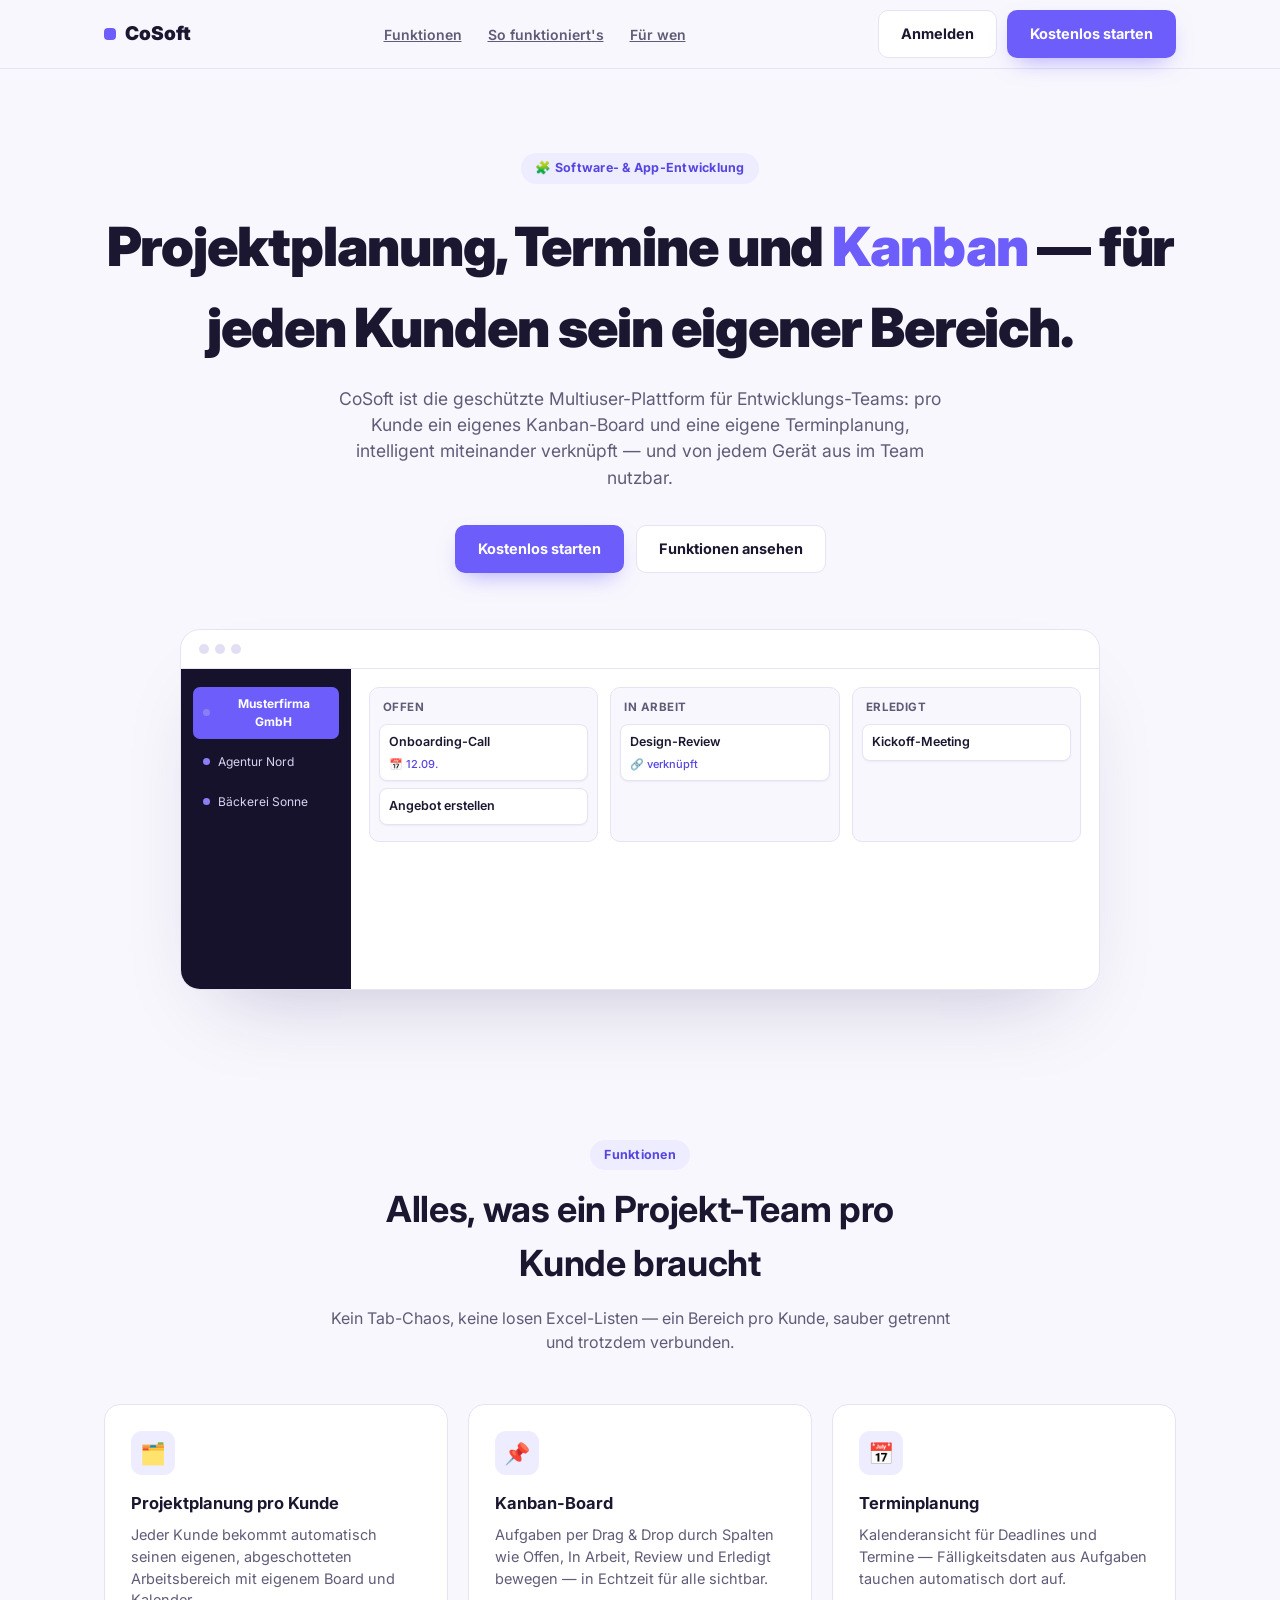
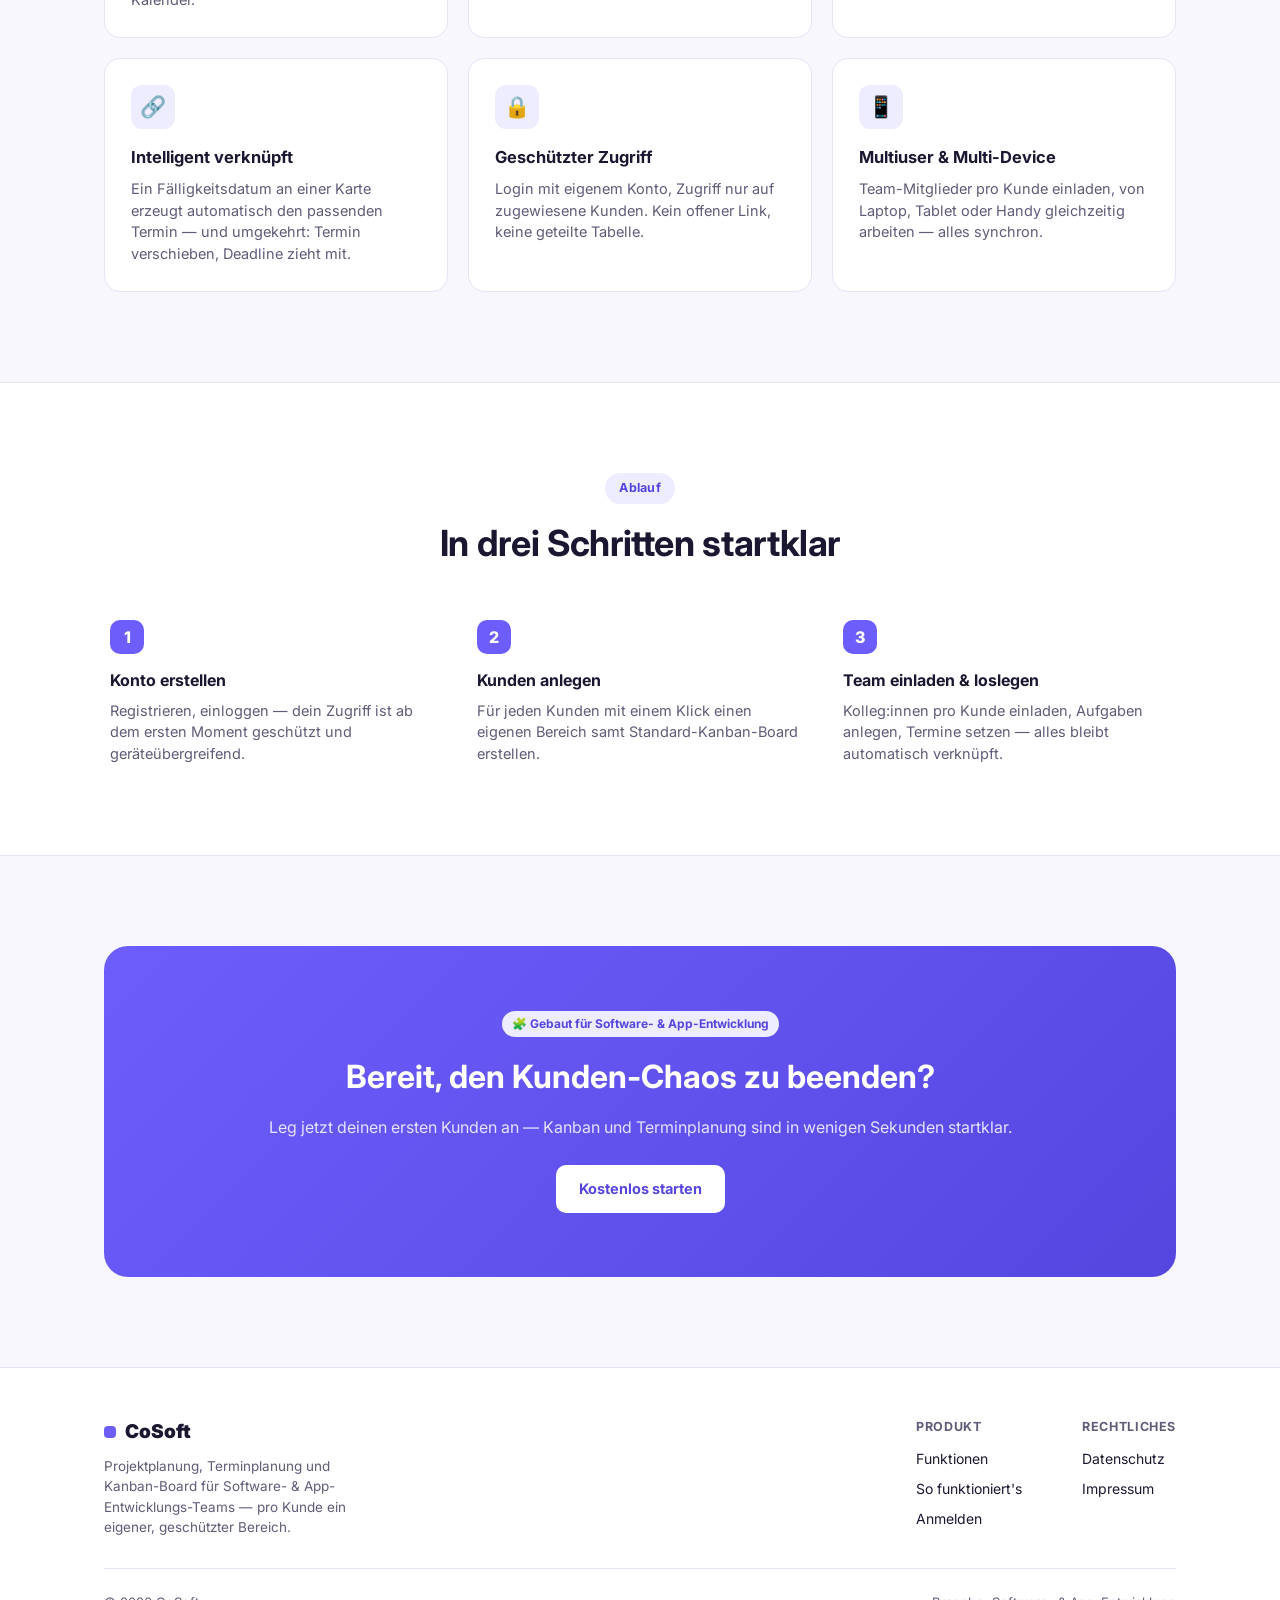
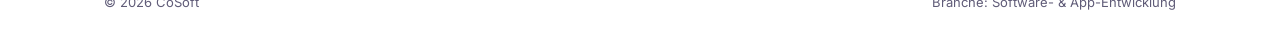
==== index.html @ 35808166 "CoSoft: Projektplanung, Terminplanung & Kanban pro Kunde (MVP) - Landingpage (index.html) fuer die B" ====
<!DOCTYPE html>
<html lang="de">
<head>
<meta charset="UTF-8" />
<meta name="viewport" content="width=device-width, initial-scale=1.0" />
<title>CoSoft – Projektplanung, Terminplanung &amp; Kanban pro Kunde</title>
<meta name="description" content="CoSoft: geschützte Multiuser-Software für Software- &amp; App-Entwicklung – Projektplanung, intelligent verknüpfte Terminplanung und Kanban-Board, für jeden Kunden ein eigener Bereich." />
<link rel="preconnect" href="https://fonts.googleapis.com" />
<link href="https://fonts.googleapis.com/css2?family=Inter:wght@400;500;600;700;800;900&display=swap" rel="stylesheet" />
<style>
  :root {
    --brand: #6d5efc;
    --brand-dark: #5646e0;
    --brand-light: #eeecff;
    --ink: #1b1730;
    --ink-soft: #605c78;
    --border: #e6e3f5;
    --bg: #f8f7fd;
    --surface: #ffffff;
  }
  * { box-sizing: border-box; }
  html { scroll-behavior: smooth; }
  body { margin: 0; font-family: 'Inter', system-ui, sans-serif; color: var(--ink); background: var(--bg); line-height: 1.5; }
  a { color: inherit; }
  .wrap { max-width: 1120px; margin: 0 auto; padding: 0 24px; }
  .btn { display: inline-flex; align-items: center; gap: 8px; border-radius: 10px; padding: 12px 22px; font-weight: 700; font-size: 14.5px; text-decoration: none; border: 1px solid transparent; }
  .btn-primary { background: var(--brand); color: #fff; box-shadow: 0 10px 24px -10px rgba(109,94,252,.6); }
  .btn-primary:hover { background: var(--brand-dark); }
  .btn-ghost { color: var(--ink); border-color: var(--border); background: #fff; }
  .btn-ghost:hover { background: var(--brand-light); }

  header { position: sticky; top: 0; background: rgba(248,247,253,0.85); backdrop-filter: blur(8px); border-bottom: 1px solid var(--border); z-index: 20; }
  nav.wrap { display: flex; align-items: center; justify-content: space-between; height: 68px; }
  .logo { display: flex; align-items: center; gap: 9px; font-weight: 900; font-size: 19px; }
  .logo .dot { width: 12px; height: 12px; border-radius: 4px; background: var(--brand); }
  .nav-links { display: flex; gap: 26px; font-size: 14px; font-weight: 600; color: var(--ink-soft); }
  .nav-actions { display: flex; gap: 10px; }
  @media (max-width: 720px) { .nav-links { display: none; } }

  .eyebrow { display:inline-flex; align-items:center; gap:8px; background: var(--brand-light); color: var(--brand-dark); font-weight: 700; font-size: 12.5px; padding: 6px 14px; border-radius: 30px; letter-spacing:.02em; }
  .hero { padding: 84px 0 60px; text-align: center; }
  .hero h1 { font-size: clamp(32px, 5vw, 54px); font-weight: 900; letter-spacing: -0.02em; margin: 22px 0 18px; }
  .hero h1 .accent { color: var(--brand); }
  .hero p.sub { max-width: 620px; margin: 0 auto 34px; color: var(--ink-soft); font-size: 17.5px; }
  .hero-ctas { display: flex; gap: 12px; justify-content: center; flex-wrap: wrap; }

  .mock { max-width: 920px; margin: 56px auto 0; background: var(--surface); border: 1px solid var(--border); border-radius: 20px; box-shadow: 0 40px 80px -40px rgba(35,25,90,.25); overflow: hidden; }
  .mock-bar { display:flex; gap:6px; padding: 14px 18px; border-bottom: 1px solid var(--border); }
  .mock-bar span { width: 10px; height: 10px; border-radius: 50%; background: #e2dff5; }
  .mock-body { display: grid; grid-template-columns: 170px 1fr; min-height: 320px; }
  .mock-side { background: #17122b; padding: 18px 12px; display:flex; flex-direction:column; gap:6px; }
  .mock-side .chip { color: #d8d2f5; font-size: 12px; padding: 8px 10px; border-radius: 7px; display:flex; align-items:center; gap:8px; }
  .mock-side .chip.active { background: var(--brand); color:#fff; font-weight:700; }
  .mock-side .chip i { width:7px; height:7px; border-radius:50%; background:#8b7ff5; flex-shrink:0; }
  .mock-main { padding: 18px; text-align: left; }
  .mock-cols { display:grid; grid-template-columns: repeat(3,1fr); gap:12px; }
  .mock-col { background: var(--bg); border:1px solid var(--border); border-radius:10px; padding:9px; }
  .mock-col h4 { margin:2px 4px 8px; font-size:11.5px; color: var(--ink-soft); text-transform:uppercase; letter-spacing:.04em; }
  .mock-card { background:#fff; border:1px solid var(--border); border-radius:8px; padding:8px 9px; font-size:12.5px; font-weight:600; margin-bottom:7px; box-shadow:0 1px 2px rgba(20,10,60,.05); }
  .mock-card small { display:block; font-weight:500; color: var(--brand-dark); margin-top:4px; font-size: 11px; }

  section.features { padding: 90px 0; }
  .section-head { text-align:center; max-width: 620px; margin: 0 auto 50px; }
  .section-head h2 { font-size: clamp(26px,3.4vw,36px); margin: 12px 0 10px; letter-spacing:-.01em; }
  .section-head p { color: var(--ink-soft); font-size: 16px; }

  .grid { display: grid; grid-template-columns: repeat(3, 1fr); gap: 20px; }
  @media (max-width: 860px) { .grid { grid-template-columns: repeat(2,1fr); } }
  @media (max-width: 560px) { .grid { grid-template-columns: 1fr; } }
  .feature-card { background: var(--surface); border: 1px solid var(--border); border-radius: 16px; padding: 26px; }
  .feature-card .icon { width: 44px; height: 44px; border-radius: 11px; background: var(--brand-light); display:flex; align-items:center; justify-content:center; font-size: 21px; margin-bottom: 16px; }
  .feature-card h3 { margin: 0 0 8px; font-size: 16.5px; }
  .feature-card p { margin: 0; color: var(--ink-soft); font-size: 14.5px; }

  section.steps { background: var(--surface); border-top: 1px solid var(--border); border-bottom: 1px solid var(--border); padding: 90px 0; }
  .steps-grid { display:grid; grid-template-columns: repeat(3,1fr); gap: 28px; counter-reset: step; }
  @media (max-width: 760px) { .steps-grid { grid-template-columns: 1fr; } }
  .step { position: relative; padding-left: 6px; }
  .step .num { display:inline-flex; align-items:center; justify-content:center; width: 34px; height:34px; border-radius:10px; background: var(--brand); color:#fff; font-weight:800; margin-bottom: 14px; }
  .step h3 { margin: 0 0 8px; font-size: 16px; }
  .step p { color: var(--ink-soft); font-size: 14.5px; margin: 0; }

  section.cta { padding: 90px 0; text-align: center; }
  .cta-box { background: linear-gradient(135deg, var(--brand), var(--brand-dark)); border-radius: 24px; padding: 64px 30px; color: #fff; }
  .cta-box h2 { font-size: clamp(24px,3.2vw,32px); margin: 0 0 14px; }
  .cta-box p { color: #e6e2ff; margin: 0 0 26px; }
  .cta-box .btn-primary { background:#fff; color: var(--brand-dark); box-shadow:none; }
  .cta-box .btn-primary:hover { background:#f1efff; }

  footer { border-top: 1px solid var(--border); padding: 50px 0 30px; background: var(--surface); }
  .footer-top { display:flex; justify-content: space-between; flex-wrap: wrap; gap: 30px; margin-bottom: 30px; }
  .footer-brand p { color: var(--ink-soft); font-size: 13.5px; max-width: 280px; margin: 10px 0 0; }
  .footer-cols { display:flex; gap: 60px; flex-wrap: wrap; }
  .footer-col h4 { font-size: 12.5px; text-transform: uppercase; letter-spacing: .05em; color: var(--ink-soft); margin: 0 0 12px; }
  .footer-col a { display:block; font-size: 14px; margin-bottom: 9px; color: var(--ink); text-decoration:none; }
  .footer-col a:hover { color: var(--brand); }
  .footer-bottom { display:flex; justify-content: space-between; align-items:center; flex-wrap:wrap; gap: 10px; padding-top: 24px; border-top: 1px solid var(--border); font-size: 13px; color: var(--ink-soft); }
  .badge-branch { display:inline-flex; align-items:center; gap:6px; background: var(--brand-light); color: var(--brand-dark); padding: 4px 10px; border-radius: 20px; font-weight:700; font-size: 12px; }
</style>
</head>
<body>

<header>
  <nav class="wrap">
    <div class="logo"><span class="dot"></span> CoSoft</div>
    <div class="nav-links">
      <a href="#funktionen">Funktionen</a>
      <a href="#ablauf">So funktioniert's</a>
      <a href="#branche">Für wen</a>
    </div>
    <div class="nav-actions">
      <a class="btn btn-ghost" href="app/auth.html">Anmelden</a>
      <a class="btn btn-primary" href="app/auth.html">Kostenlos starten</a>
    </div>
  </nav>
</header>

<section class="hero">
  <div class="wrap">
    <span class="eyebrow">🧩 Software- &amp; App-Entwicklung</span>
    <h1>Projektplanung, Termine und <span class="accent">Kanban</span> — für jeden Kunden sein eigener Bereich.</h1>
    <p class="sub">
      CoSoft ist die geschützte Multiuser-Plattform für Entwicklungs-Teams: pro Kunde ein eigenes Kanban-Board
      und eine eigene Terminplanung, intelligent miteinander verknüpft — und von jedem Gerät aus im Team nutzbar.
    </p>
    <div class="hero-ctas">
      <a class="btn btn-primary" href="app/auth.html">Kostenlos starten</a>
      <a class="btn btn-ghost" href="#funktionen">Funktionen ansehen</a>
    </div>

    <div class="mock" aria-hidden="true">
      <div class="mock-bar"><span></span><span></span><span></span></div>
      <div class="mock-body">
        <div class="mock-side">
          <div class="chip active"><i></i> Musterfirma GmbH</div>
          <div class="chip"><i></i> Agentur Nord</div>
          <div class="chip"><i></i> Bäckerei Sonne</div>
        </div>
        <div class="mock-main">
          <div class="mock-cols">
            <div class="mock-col">
              <h4>Offen</h4>
              <div class="mock-card">Onboarding-Call <small>📅 12.09.</small></div>
              <div class="mock-card">Angebot erstellen</div>
            </div>
            <div class="mock-col">
              <h4>In Arbeit</h4>
              <div class="mock-card">Design-Review <small>🔗 verknüpft</small></div>
            </div>
            <div class="mock-col">
              <h4>Erledigt</h4>
              <div class="mock-card">Kickoff-Meeting</div>
            </div>
          </div>
        </div>
      </div>
    </div>
  </div>
</section>

<section class="features" id="funktionen">
  <div class="wrap">
    <div class="section-head">
      <span class="eyebrow">Funktionen</span>
      <h2>Alles, was ein Projekt-Team pro Kunde braucht</h2>
      <p>Kein Tab-Chaos, keine losen Excel-Listen — ein Bereich pro Kunde, sauber getrennt und trotzdem verbunden.</p>
    </div>
    <div class="grid">
      <div class="feature-card">
        <div class="icon">🗂️</div>
        <h3>Projektplanung pro Kunde</h3>
        <p>Jeder Kunde bekommt automatisch seinen eigenen, abgeschotteten Arbeitsbereich mit eigenem Board und Kalender.</p>
      </div>
      <div class="feature-card">
        <div class="icon">📌</div>
        <h3>Kanban-Board</h3>
        <p>Aufgaben per Drag &amp; Drop durch Spalten wie Offen, In Arbeit, Review und Erledigt bewegen — in Echtzeit für alle sichtbar.</p>
      </div>
      <div class="feature-card">
        <div class="icon">📅</div>
        <h3>Terminplanung</h3>
        <p>Kalenderansicht für Deadlines und Termine — Fälligkeitsdaten aus Aufgaben tauchen automatisch dort auf.</p>
      </div>
      <div class="feature-card">
        <div class="icon">🔗</div>
        <h3>Intelligent verknüpft</h3>
        <p>Ein Fälligkeitsdatum an einer Karte erzeugt automatisch den passenden Termin — und umgekehrt: Termin verschieben, Deadline zieht mit.</p>
      </div>
      <div class="feature-card">
        <div class="icon">🔒</div>
        <h3>Geschützter Zugriff</h3>
        <p>Login mit eigenem Konto, Zugriff nur auf zugewiesene Kunden. Kein offener Link, keine geteilte Tabelle.</p>
      </div>
      <div class="feature-card">
        <div class="icon">📱</div>
        <h3>Multiuser &amp; Multi-Device</h3>
        <p>Team-Mitglieder pro Kunde einladen, von Laptop, Tablet oder Handy gleichzeitig arbeiten — alles synchron.</p>
      </div>
    </div>
  </div>
</section>

<section class="steps" id="ablauf">
  <div class="wrap">
    <div class="section-head">
      <span class="eyebrow">Ablauf</span>
      <h2>In drei Schritten startklar</h2>
    </div>
    <div class="steps-grid">
      <div class="step">
        <div class="num">1</div>
        <h3>Konto erstellen</h3>
        <p>Registrieren, einloggen — dein Zugriff ist ab dem ersten Moment geschützt und geräteübergreifend.</p>
      </div>
      <div class="step">
        <div class="num">2</div>
        <h3>Kunden anlegen</h3>
        <p>Für jeden Kunden mit einem Klick einen eigenen Bereich samt Standard-Kanban-Board erstellen.</p>
      </div>
      <div class="step">
        <div class="num">3</div>
        <h3>Team einladen &amp; loslegen</h3>
        <p>Kolleg:innen pro Kunde einladen, Aufgaben anlegen, Termine setzen — alles bleibt automatisch verknüpft.</p>
      </div>
    </div>
  </div>
</section>

<section class="cta" id="branche">
  <div class="wrap">
    <div class="cta-box">
      <span class="badge-branch">🧩 Gebaut für Software- &amp; App-Entwicklung</span>
      <h2 style="margin-top:16px;">Bereit, den Kunden-Chaos zu beenden?</h2>
      <p>Leg jetzt deinen ersten Kunden an — Kanban und Terminplanung sind in wenigen Sekunden startklar.</p>
      <a class="btn btn-primary" href="app/auth.html">Kostenlos starten</a>
    </div>
  </div>
</section>

<footer>
  <div class="wrap">
    <div class="footer-top">
      <div class="footer-brand">
        <div class="logo"><span class="dot"></span> CoSoft</div>
        <p>Projektplanung, Terminplanung und Kanban-Board für Software- &amp; App-Entwicklungs-Teams — pro Kunde ein eigener, geschützter Bereich.</p>
      </div>
      <div class="footer-cols">
        <div class="footer-col">
          <h4>Produkt</h4>
          <a href="#funktionen">Funktionen</a>
          <a href="#ablauf">So funktioniert's</a>
          <a href="app/auth.html">Anmelden</a>
        </div>
        <div class="footer-col">
          <h4>Rechtliches</h4>
          <a href="datenschutz.html">Datenschutz</a>
          <a href="impressum.html">Impressum</a>
        </div>
      </div>
    </div>
    <div class="footer-bottom">
      <span>© <span id="year"></span> CoSoft</span>
      <span>Branche: Software- &amp; App-Entwicklung</span>
    </div>
  </div>
</footer>

<script>document.getElementById('year').textContent = new Date().getFullYear();</script>
</body>
</html>
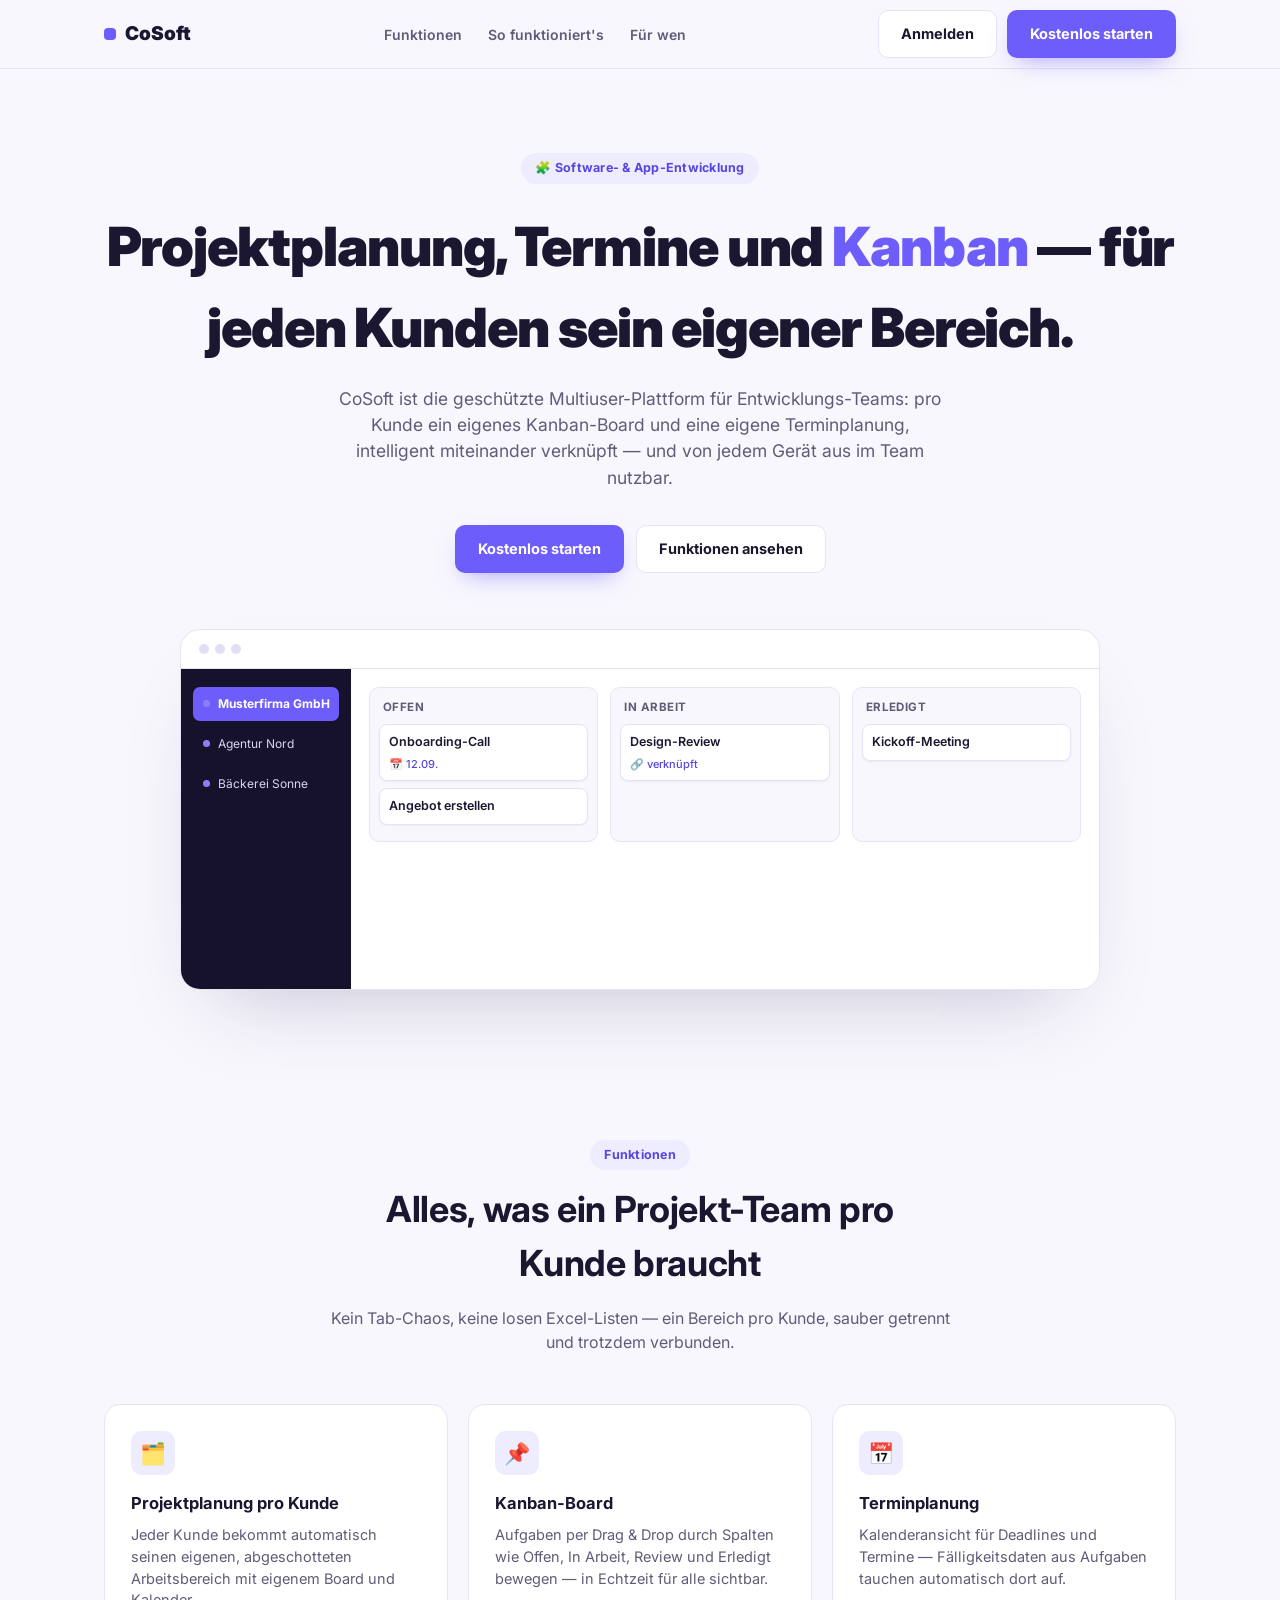
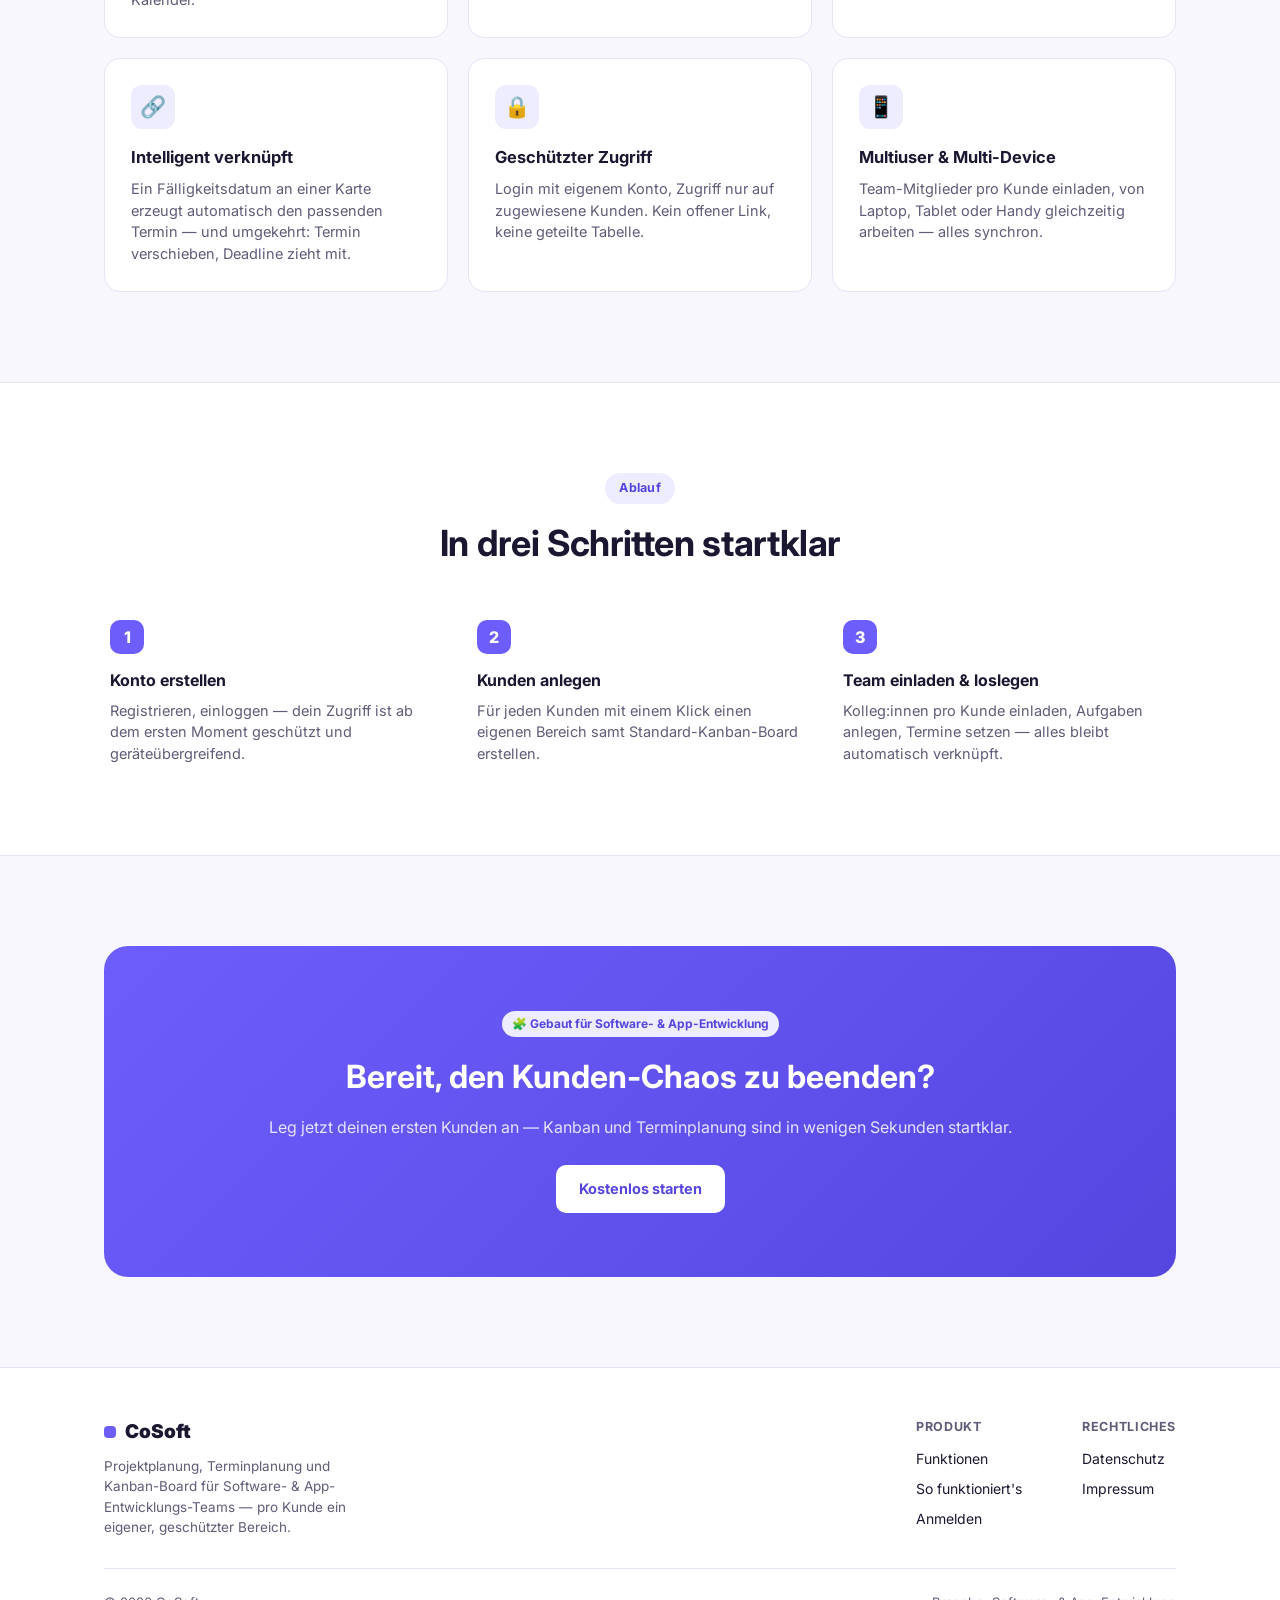
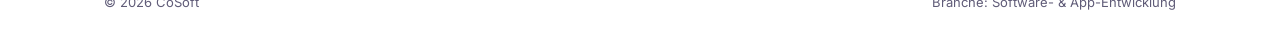
==== commit 9dc41899: "Politur: Favicon, Nav-Links ohne Unterstreichung, .nojekyll fuer GitHub Pages Co-Authored-By: Claude" ====
--- a/index.html
+++ b/index.html
@@ -3,6 +3,7 @@
 <head>
 <meta charset="UTF-8" />
 <meta name="viewport" content="width=device-width, initial-scale=1.0" />
+<link rel="icon" href="data:image/svg+xml,%3Csvg xmlns='http://www.w3.org/2000/svg' viewBox='0 0 32 32'%3E%3Crect width='32' height='32' rx='8' fill='%236d5efc'/%3E%3C/svg%3E" />
 <title>CoSoft – Projektplanung, Terminplanung &amp; Kanban pro Kunde</title>
 <meta name="description" content="CoSoft: geschützte Multiuser-Software für Software- &amp; App-Entwicklung – Projektplanung, intelligent verknüpfte Terminplanung und Kanban-Board, für jeden Kunden ein eigener Bereich." />
 <link rel="preconnect" href="https://fonts.googleapis.com" />
@@ -21,7 +22,7 @@
   * { box-sizing: border-box; }
   html { scroll-behavior: smooth; }
   body { margin: 0; font-family: 'Inter', system-ui, sans-serif; color: var(--ink); background: var(--bg); line-height: 1.5; }
-  a { color: inherit; }
+  a { color: inherit; text-decoration: none; }
   .wrap { max-width: 1120px; margin: 0 auto; padding: 0 24px; }
   .btn { display: inline-flex; align-items: center; gap: 8px; border-radius: 10px; padding: 12px 22px; font-weight: 700; font-size: 14.5px; text-decoration: none; border: 1px solid transparent; }
   .btn-primary { background: var(--brand); color: #fff; box-shadow: 0 10px 24px -10px rgba(109,94,252,.6); }
@@ -49,7 +50,7 @@
   .mock-bar span { width: 10px; height: 10px; border-radius: 50%; background: #e2dff5; }
   .mock-body { display: grid; grid-template-columns: 170px 1fr; min-height: 320px; }
   .mock-side { background: #17122b; padding: 18px 12px; display:flex; flex-direction:column; gap:6px; }
-  .mock-side .chip { color: #d8d2f5; font-size: 12px; padding: 8px 10px; border-radius: 7px; display:flex; align-items:center; gap:8px; }
+  .mock-side .chip { color: #d8d2f5; font-size: 12px; padding: 8px 10px; border-radius: 7px; display:flex; align-items:center; gap:8px; white-space: nowrap; }
   .mock-side .chip.active { background: var(--brand); color:#fff; font-weight:700; }
   .mock-side .chip i { width:7px; height:7px; border-radius:50%; background:#8b7ff5; flex-shrink:0; }
   .mock-main { padding: 18px; text-align: left; }
